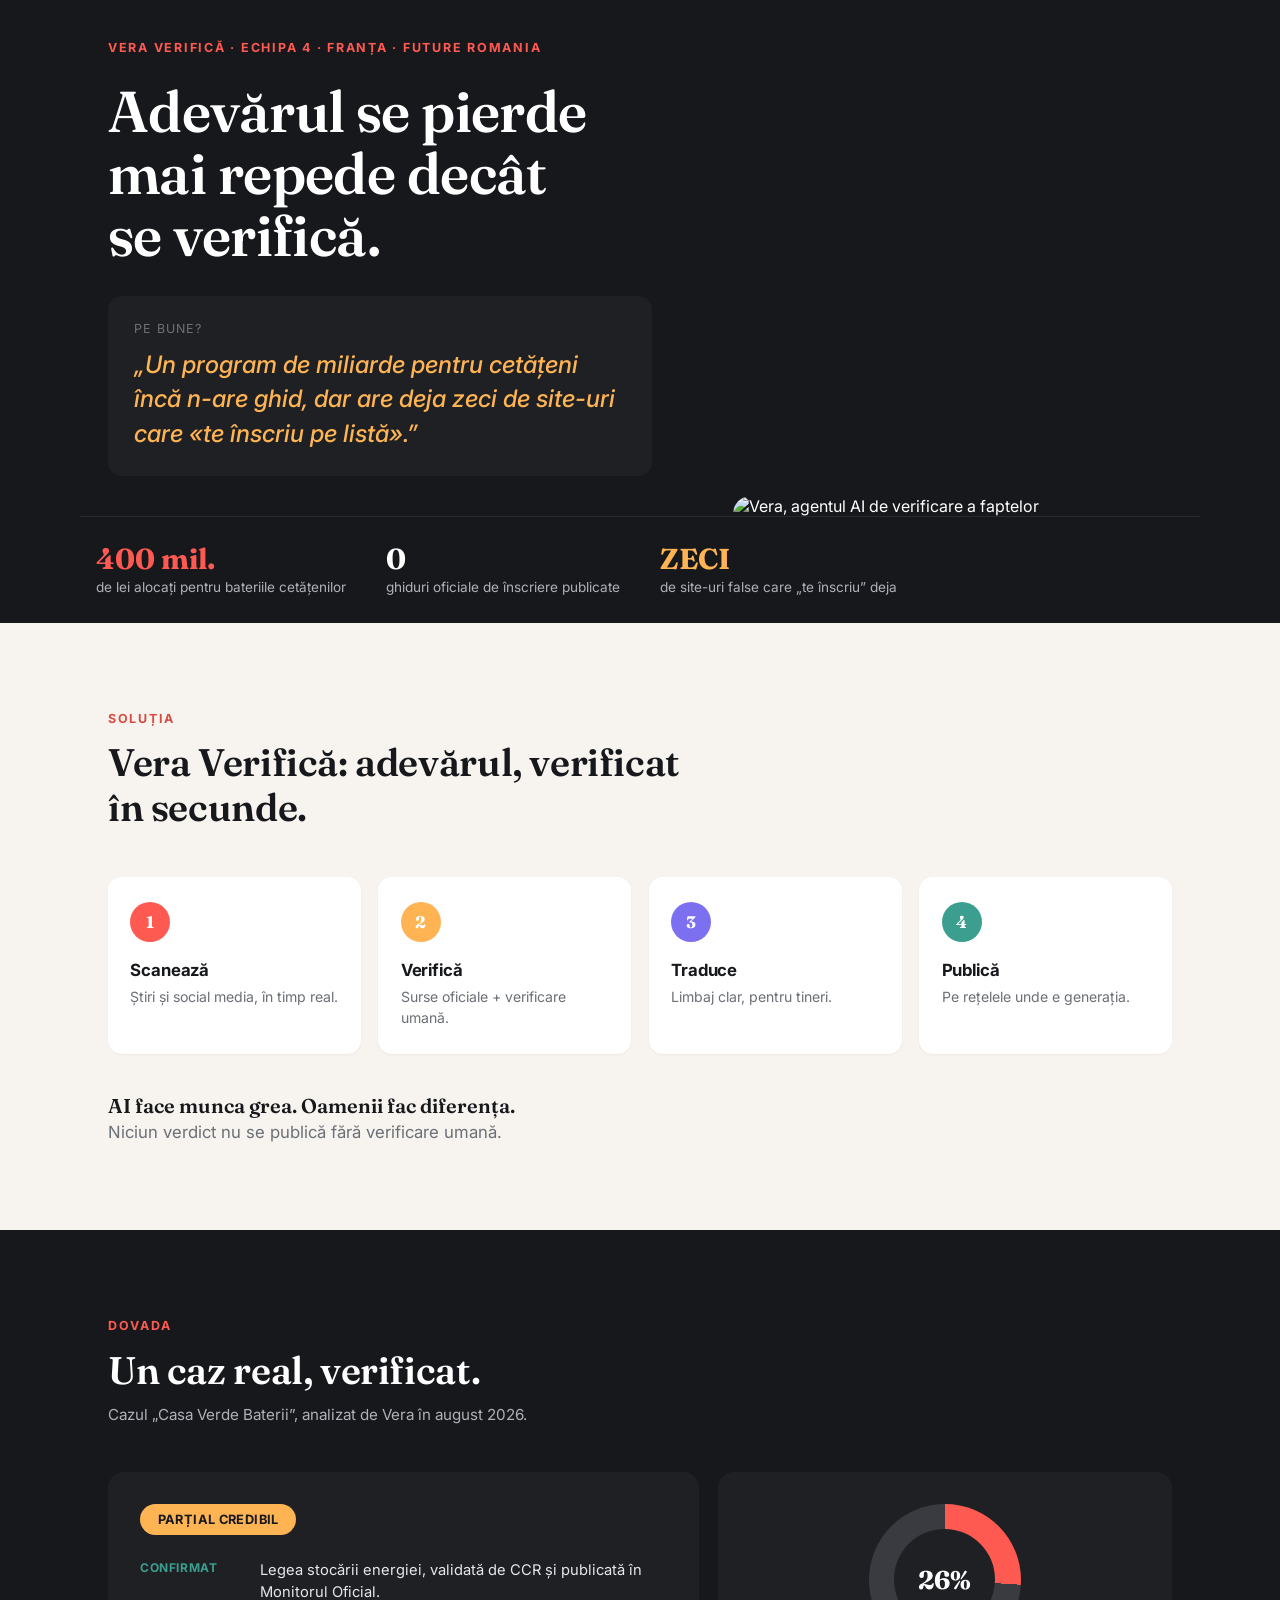
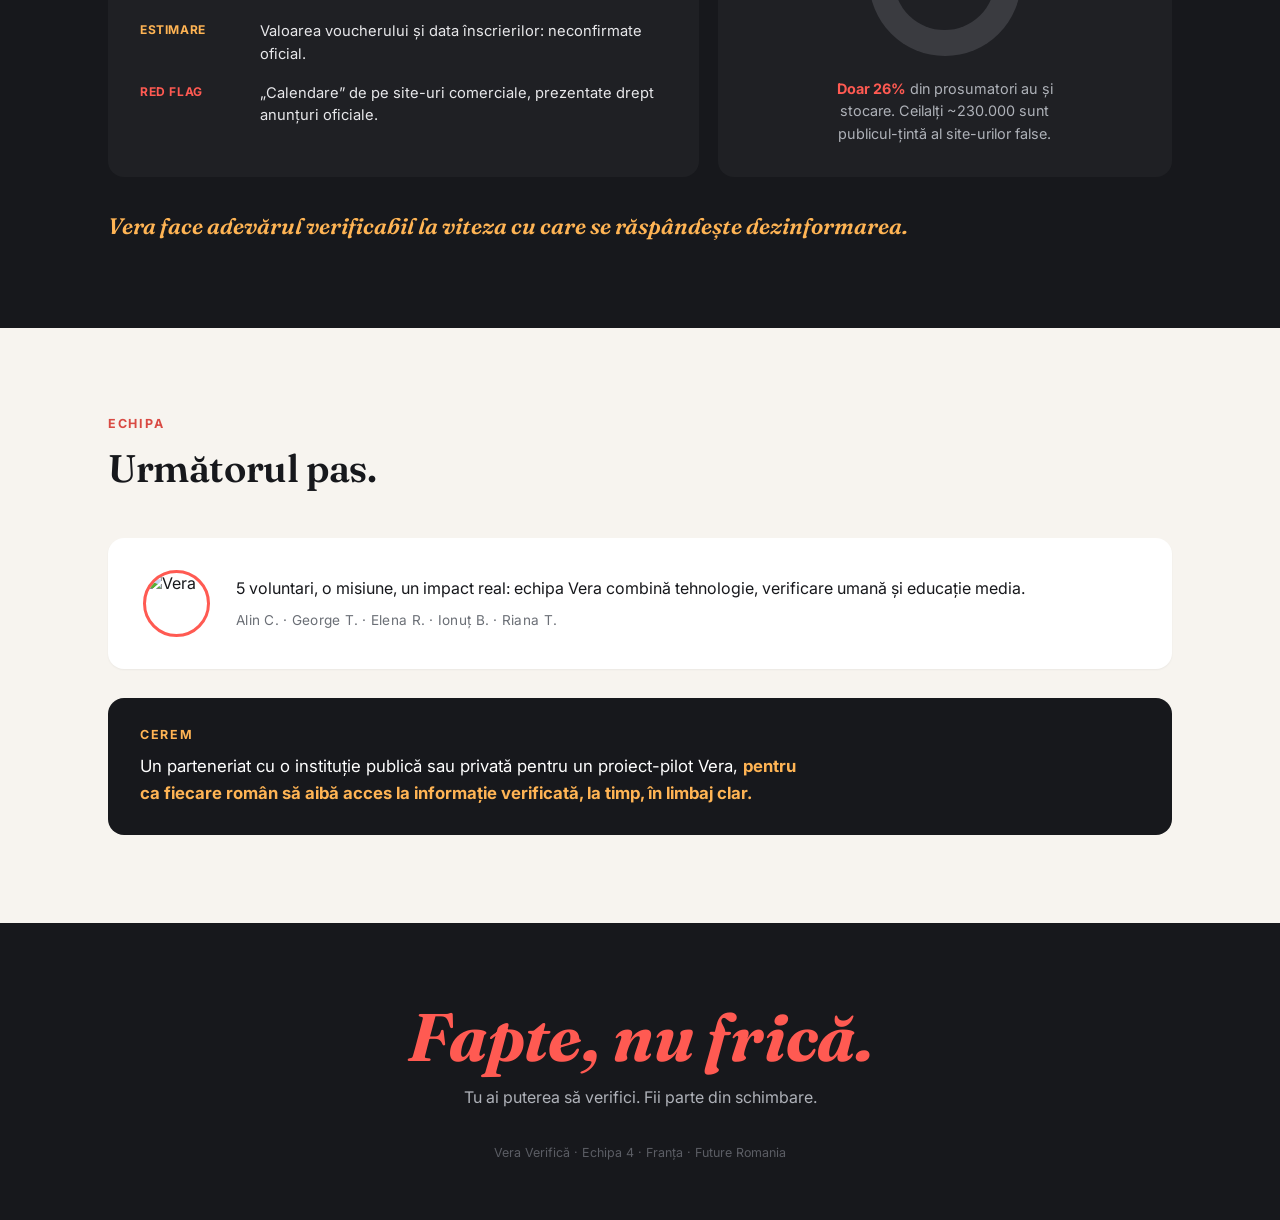
==== Vera.html @ f277bcca "Add files via upload" ====
<!DOCTYPE html>
<html lang="ro">
<head>
<meta charset="UTF-8">
<meta name="viewport" content="width=device-width, initial-scale=1.0">
<title>Vera Verifică: Fapte, nu frică.</title>
<meta name="description" content="Vera Verifică, agent AI de verificare a faptelor, creat pentru a combate dezinformarea în rândul tinerilor din România.">
<link rel="preconnect" href="https://fonts.googleapis.com">
<link rel="preconnect" href="https://fonts.gstatic.com" crossorigin>
<link href="https://fonts.googleapis.com/css2?family=Fraunces:ital,opsz,wght@0,9..144,400;0,9..144,600;0,9..144,700;1,9..144,500;1,9..144,600&family=Inter:wght@400;500;600;700;800&display=swap" rel="stylesheet">
<style>
  :root{
    --ink:#17181C;
    --ink-card:#1F2024;
    --cream:#F7F4EF;
    --cream-card:#FFFFFF;
    --coral:#FF5A52;
    --coral-deep:#D94A43;
    --amber:#FFB454;
    --violet:#7C6FF0;
    --green:#3B9E8F;
    --muted-on-ink:#AEB1B8;
    --muted-on-cream:#6B6F76;
    --white:#FFFFFF;
  }
  *{box-sizing:border-box;}
  html{scroll-behavior:smooth;}
  body{
    margin:0;
    background:var(--cream);
    color:var(--ink);
    font-family:'Inter',sans-serif;
    -webkit-font-smoothing:antialiased;
  }
  h1,h2,h3,.display{
    font-family:'Fraunces',serif;
    font-weight:600;
    letter-spacing:-0.01em;
    margin:0;
  }
  .eyebrow{
    font-family:'Inter',sans-serif;
    font-weight:700;
    font-size:0.78rem;
    letter-spacing:0.14em;
    text-transform:uppercase;
  }
  .wrap{max-width:1120px;margin:0 auto;padding:0 1.75rem;}
  a{color:inherit;}
  img{max-width:100%;display:block;}

  /* ---------- HERO ---------- */
  .hero{
    background:var(--ink);
    color:var(--white);
    padding:2.5rem 0 0 0;
    overflow:hidden;
  }
  .hero-inner{
    display:grid;
    grid-template-columns:1.15fr 0.85fr;
    align-items:end;
    gap:2rem;
  }
  .hero-eyebrow{color:var(--coral);margin-bottom:1.6rem;}
  .hero-title{
    font-size:clamp(2.4rem, 5vw, 3.6rem);
    line-height:1.08;
    margin-bottom:1.8rem;
  }
  .hero-hook{
    font-style:italic;
    font-weight:500;
    font-size:clamp(1.15rem, 2vw, 1.5rem);
    color:var(--amber);
    line-height:1.45;
    max-width:34rem;
    padding:1.5rem 1.6rem;
    background:var(--ink-card);
    border-radius:14px;
    margin-bottom:2.5rem;
  }
  .hero-hook span{opacity:0.55;font-style:normal;font-weight:400;display:block;font-size:0.78rem;letter-spacing:0.08em;text-transform:uppercase;font-family:'Inter',sans-serif;margin-bottom:0.6rem;color:var(--muted-on-ink);}
  .hero-media{
    position:relative;
    align-self:stretch;
    display:flex;
    align-items:flex-end;
  }
  .hero-media img{
    border-radius:18px 18px 0 0;
    width:100%;
    object-fit:cover;
    max-height:78vh;
    box-shadow:0 30px 60px -20px rgba(0,0,0,0.55);
  }
  .hero-bottom{
    padding:1.5rem 1rem 1.6rem;
    display:flex;
    gap:2.5rem;
    flex-wrap:wrap;
    border-top:1px solid #2A2B31;
    margin-top:0;
  }
  .stat{min-width:9rem;}
  .stat b{
    display:block;
    font-family:'Fraunces',serif;
    font-size:1.8rem;
    font-weight:700;
  }
  .stat span{font-size:0.85rem;color:var(--muted-on-ink);line-height:1.4;display:block;margin-top:0.15rem;}
  .stat.coral b{color:var(--coral);}
  .stat.amber b{color:var(--amber);}

  /* ---------- SECTION shared ---------- */
  section{padding:5.5rem 0;}
  .section-head{max-width:38rem;margin-bottom:3rem;}
  .section-head .eyebrow{color:var(--coral-deep);margin-bottom:0.9rem;}
  .section-head h2{font-size:clamp(1.8rem,3vw,2.4rem);line-height:1.15;}

  /* ---------- HOW IT WORKS ---------- */
  .steps{
    display:grid;
    grid-template-columns:repeat(4,1fr);
    gap:1.1rem;
  }
  .step{
    background:var(--cream-card);
    border-radius:14px;
    padding:1.6rem 1.4rem;
    box-shadow:0 1px 2px rgba(23,24,28,0.05);
  }
  .step-badge{
    width:2.5rem;height:2.5rem;border-radius:50%;
    display:flex;align-items:center;justify-content:center;
    color:#fff;font-weight:700;font-family:'Fraunces',serif;font-size:1.05rem;
    margin-bottom:1.1rem;
  }
  .step h3{font-size:1.05rem;font-weight:700;font-family:'Inter',sans-serif;margin-bottom:0.4rem;}
  .step p{margin:0;font-size:0.88rem;color:var(--muted-on-cream);line-height:1.5;}
  .human-line{
    margin-top:2.4rem;
    font-size:1.05rem;
    max-width:34rem;
  }
  .human-line b{font-family:'Fraunces',serif;font-size:1.25rem;font-weight:600;display:block;margin-bottom:0.3rem;}
  .human-line span{color:var(--muted-on-cream);}

  /* ---------- PROOF ---------- */
  .proof{background:var(--ink);color:var(--white);}
  .proof .section-head .eyebrow{color:var(--coral);}
  .proof-grid{
    display:grid;
    grid-template-columns:1.3fr 1fr;
    gap:1.2rem;
    align-items:stretch;
  }
  .proof-card{
    background:var(--ink-card);
    border-radius:16px;
    padding:2rem;
  }
  .verdict-pill{
    display:inline-block;
    background:var(--amber);
    color:var(--ink);
    font-weight:700;
    font-size:0.8rem;
    letter-spacing:0.03em;
    padding:0.5rem 1.1rem;
    border-radius:999px;
    margin-bottom:1.5rem;
  }
  .verdict-row{display:grid;grid-template-columns:6.5rem 1fr;gap:0.4rem 1rem;margin-bottom:1.1rem;}
  .verdict-row:last-child{margin-bottom:0;}
  .verdict-tag{font-size:0.75rem;font-weight:700;letter-spacing:0.05em;padding-top:0.1rem;}
  .tag-confirmat{color:var(--green);}
  .tag-estimare{color:var(--amber);}
  .tag-red{color:var(--coral);}
  .verdict-row p{margin:0;font-size:0.92rem;line-height:1.5;color:#E7E7EA;}

  .donut-card{display:flex;flex-direction:column;justify-content:center;align-items:center;text-align:center;}
  .donut{
    width:9.5rem;height:9.5rem;border-radius:50%;
    background:conic-gradient(var(--coral) 0% 26%, #3A3B40 26% 100%);
    display:flex;align-items:center;justify-content:center;
    margin-bottom:1.4rem;
    position:relative;
  }
  .donut::before{
    content:"";
    position:absolute;
    width:6.3rem;height:6.3rem;
    background:var(--ink-card);
    border-radius:50%;
  }
  .donut span{
    position:relative;
    font-family:'Fraunces',serif;
    font-size:1.6rem;
    font-weight:700;
  }
  .donut-card p{font-size:0.9rem;color:var(--muted-on-ink);line-height:1.55;max-width:16rem;margin:0;}
  .donut-card p b{color:var(--coral);font-weight:700;}

  .unify{
    font-family:'Fraunces',serif;
    font-style:italic;
    font-weight:600;
    color:var(--amber);
    font-size:clamp(1.1rem,2vw,1.4rem);
    margin-top:2.2rem;
  }

  /* ---------- TEAM ---------- */
  .team-card{
    background:var(--cream-card);
    border-radius:16px;
    padding:2rem 2.2rem;
    display:flex;
    align-items:center;
    gap:1.6rem;
    flex-wrap:wrap;
    box-shadow:0 1px 2px rgba(23,24,28,0.05);
  }
  .team-avatar{
    width:4.2rem;height:4.2rem;border-radius:50%;
    overflow:hidden;flex-shrink:0;
    border:3px solid var(--coral);
  }
  .team-avatar img{width:100%;height:100%;object-fit:cover;}
  .team-copy p{margin:0;font-size:1rem;line-height:1.5;}
  .team-copy .names{margin-top:0.6rem;font-size:0.85rem;color:var(--muted-on-cream);letter-spacing:0.02em;}

  .ask{
    margin-top:1.8rem;
    padding:1.8rem 2rem;
    border-radius:16px;
    background:var(--ink);
    color:var(--white);
  }
  .ask .eyebrow{color:var(--amber);margin-bottom:0.7rem;display:block;}
  .ask p{margin:0;font-size:1.05rem;line-height:1.6;max-width:42rem;}
  .ask p b{color:var(--amber);}

  /* ---------- FOOTER / CTA ---------- */
  footer{
    background:var(--ink);
    color:var(--white);
    padding:5rem 0 3rem;
    text-align:center;
  }
  .tagline{
    font-family:'Fraunces',serif;
    font-style:italic;
    font-weight:700;
    color:var(--coral);
    font-size:clamp(2.6rem,7vw,4.2rem);
    line-height:1;
    margin-bottom:1rem;
  }
  footer p.sub{color:var(--muted-on-ink);font-size:1rem;margin-bottom:2.4rem;}
  .links{
    display:flex;
    justify-content:center;
    gap:1rem;
    flex-wrap:wrap;
    margin-bottom:3rem;
  }
  .links a{
    border:1px solid #34353B;
    padding:0.65rem 1.3rem;
    border-radius:999px;
    font-size:0.88rem;
    font-weight:600;
    text-decoration:none;
    transition:border-color 0.2s ease, color 0.2s ease;
    color:var(--white);
  }
  .links a:hover{border-color:var(--coral);color:var(--coral);}
  footer .fine{font-size:0.78rem;color:#5B5D64;}

  @media (max-width:860px){
    .hero-inner{grid-template-columns:1fr;min-height:auto;}
    .hero-media{order:-1;margin:0 -1.75rem;}
    .hero-media img{border-radius:0;max-height:52vh;}
    .steps{grid-template-columns:1fr 1fr;}
    .proof-grid{grid-template-columns:1fr;}
    .hero-bottom{gap:1.6rem;}
  }
  @media (max-width:560px){
    .steps{grid-template-columns:1fr;}
    .team-card{flex-direction:column;text-align:center;}
  }
  @media (prefers-reduced-motion: reduce){
    html{scroll-behavior:auto;}
  }
</style>
</head>
<body>

<header class="hero">
  <div class="wrap hero-inner">
    <div>
      <div class="eyebrow hero-eyebrow">Vera Verifică · Echipa 4 · Franța · Future Romania</div>
      <h1 class="hero-title">Adevărul se pierde<br>mai repede decât<br>se verifică.</h1>
      <div class="hero-hook">
        <span>Pe bune?</span>
        „Un program de miliarde pentru cetățeni încă n-are ghid, dar are deja
        zeci de site-uri care «te înscriu pe listă».”
      </div>
    </div>
    <div class="hero-media">
      <img src="assets/vera-portrait.jpg" alt="Vera, agentul AI de verificare a faptelor">
    </div>
  </div>
  <div class="wrap hero-bottom">
    <div class="stat coral"><b>400 mil.</b><span>de lei alocați pentru bateriile cetățenilor</span></div>
    <div class="stat"><b>0</b><span>ghiduri oficiale de înscriere publicate</span></div>
    <div class="stat amber"><b>ZECI</b><span>de site-uri false care „te înscriu” deja</span></div>
  </div>
</header>

<section id="solutie">
  <div class="wrap">
    <div class="section-head">
      <div class="eyebrow">Soluția</div>
      <h2>Vera Verifică: adevărul, verificat în secunde.</h2>
    </div>
    <div class="steps">
      <div class="step">
        <div class="step-badge" style="background:var(--coral);">1</div>
        <h3>Scanează</h3>
        <p>Știri și social media, în timp real.</p>
      </div>
      <div class="step">
        <div class="step-badge" style="background:var(--amber);">2</div>
        <h3>Verifică</h3>
        <p>Surse oficiale + verificare umană.</p>
      </div>
      <div class="step">
        <div class="step-badge" style="background:var(--violet);">3</div>
        <h3>Traduce</h3>
        <p>Limbaj clar, pentru tineri.</p>
      </div>
      <div class="step">
        <div class="step-badge" style="background:var(--green);">4</div>
        <h3>Publică</h3>
        <p>Pe rețelele unde e generația.</p>
      </div>
    </div>
    <div class="human-line">
      <b>AI face munca grea. Oamenii fac diferența.</b>
      <span>Niciun verdict nu se publică fără verificare umană.</span>
    </div>
  </div>
</section>

<section class="proof" id="dovada">
  <div class="wrap">
    <div class="section-head">
      <div class="eyebrow">Dovada</div>
      <h2>Un caz real, verificat.</h2>
      <p style="color:var(--muted-on-ink);margin-top:0.8rem;font-size:0.95rem;">Cazul „Casa Verde Baterii”, analizat de Vera în august 2026.</p>
    </div>
    <div class="proof-grid">
      <div class="proof-card">
        <span class="verdict-pill">PARȚIAL CREDIBIL</span>
        <div class="verdict-row">
          <div class="verdict-tag tag-confirmat">CONFIRMAT</div>
          <p>Legea stocării energiei, validată de CCR și publicată în Monitorul Oficial.</p>
        </div>
        <div class="verdict-row">
          <div class="verdict-tag tag-estimare">ESTIMARE</div>
          <p>Valoarea voucherului și data înscrierilor: neconfirmate oficial.</p>
        </div>
        <div class="verdict-row">
          <div class="verdict-tag tag-red">RED FLAG</div>
          <p>„Calendare” de pe site-uri comerciale, prezentate drept anunțuri oficiale.</p>
        </div>
      </div>
      <div class="proof-card donut-card">
        <div class="donut"><span>26%</span></div>
        <p><b>Doar 26%</b> din prosumatori au și stocare. Ceilalți ~230.000 sunt publicul-țintă al site-urilor false.</p>
      </div>
    </div>
    <div class="unify">Vera face adevărul verificabil la viteza cu care se răspândește dezinformarea.</div>
  </div>
</section>

<section id="echipa">
  <div class="wrap">
    <div class="section-head">
      <div class="eyebrow">Echipa</div>
      <h2>Următorul pas.</h2>
    </div>
    <div class="team-card">
      <div class="team-avatar"><img src="assets/vera-avatar.png" alt="Vera"></div>
      <div class="team-copy">
        <p>5 voluntari, o misiune, un impact real: echipa Vera combină tehnologie, verificare umană și educație media.</p>
        <p class="names">Alin C. · George T. · Elena R. · Ionuț B. · Riana T. </p>
      </div>
    </div>
    <div class="ask">
      <span class="eyebrow">Cerem</span>
      <p>Un parteneriat cu o instituție publică sau privată pentru un proiect-pilot Vera, <b>pentru ca fiecare român să aibă acces la informație verificată, la timp, în limbaj clar.</b></p>
    </div>
  </div>
</section>

<footer>
  <div class="wrap">
    <div class="tagline">Fapte, nu frică.</div>
    <p class="sub">Tu ai puterea să verifici. Fii parte din schimbare.</p>
    <!-- <div class="links">
      <a href="#" aria-label="Instagram">Instagram</a>
      <a href="#" aria-label="TikTok">TikTok</a>
      <a href="#" aria-label="LinkedIn">LinkedIn</a>
      <a href="#" aria-label="Contact">Contact</a>
    </div>-->
    <p class="fine">Vera Verifică · Echipa 4 · Franța · Future Romania</p>
  </div>
</footer>

</body>
</html>
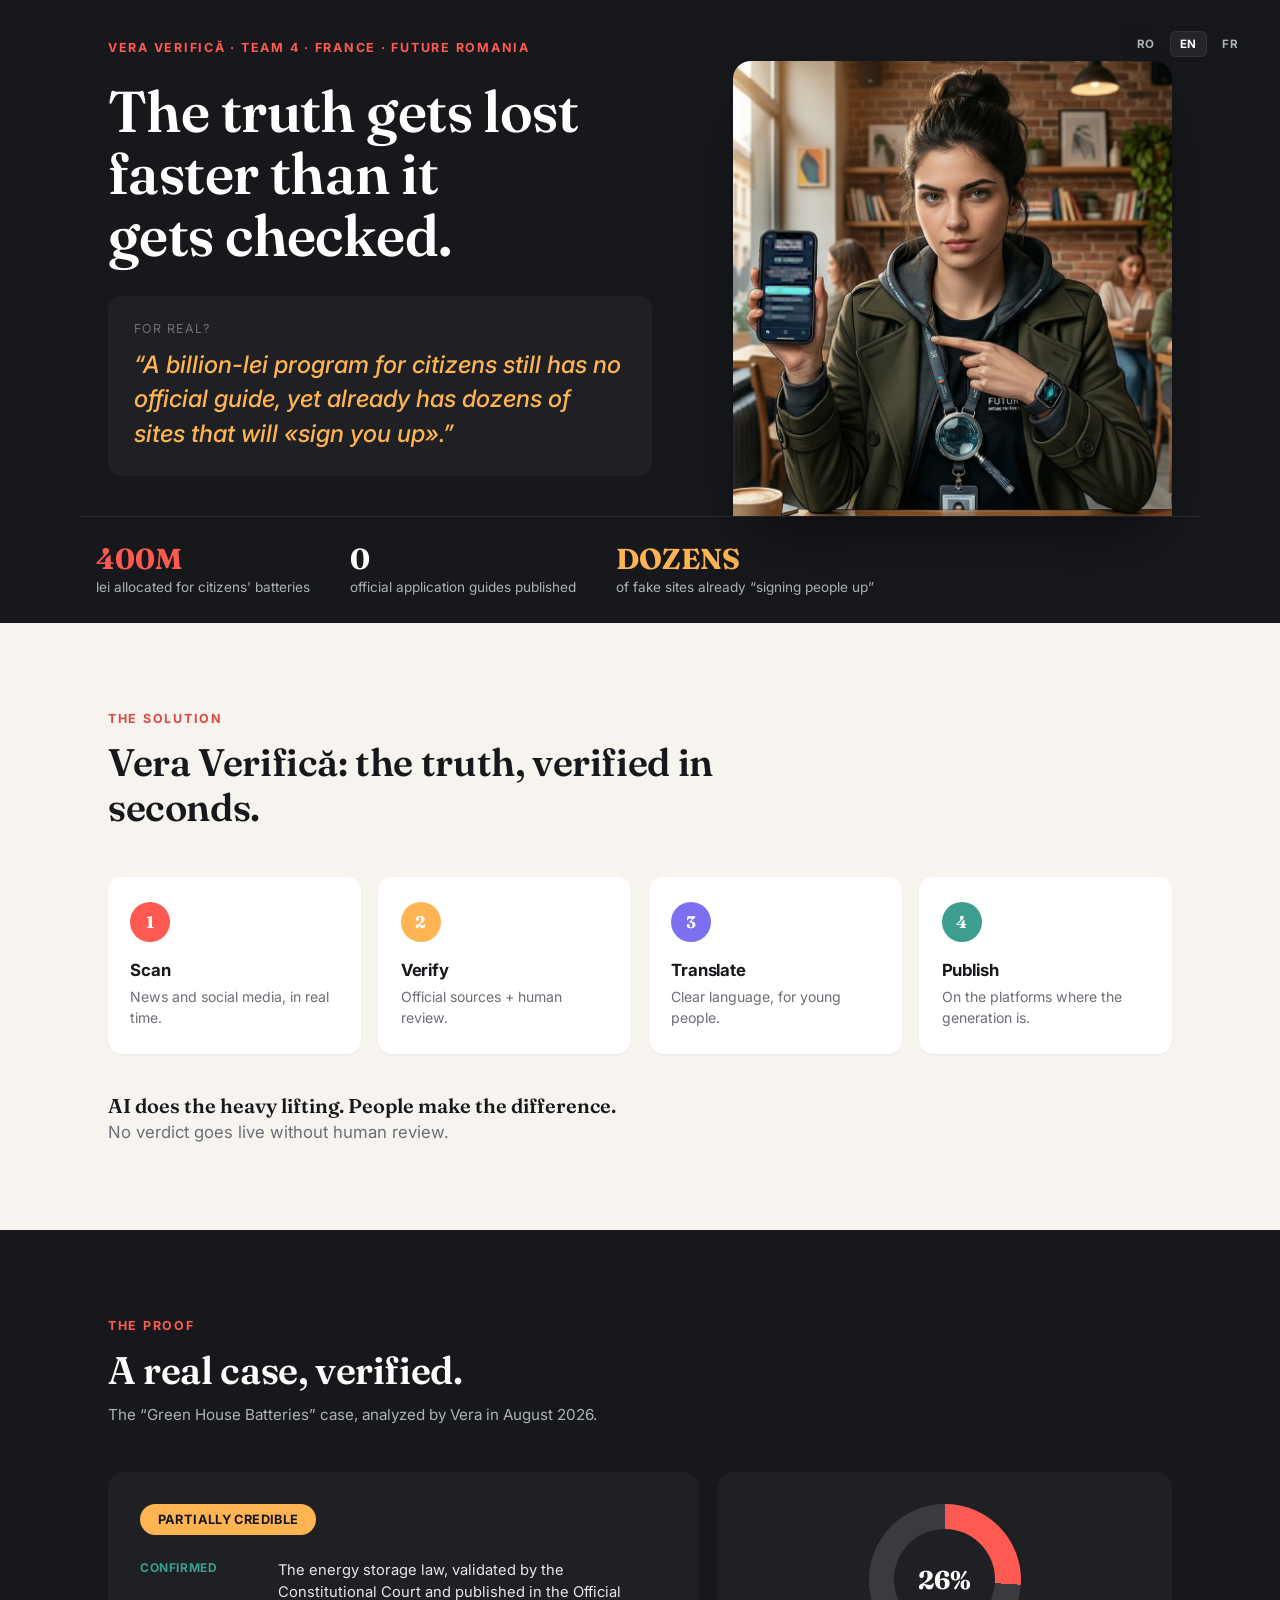
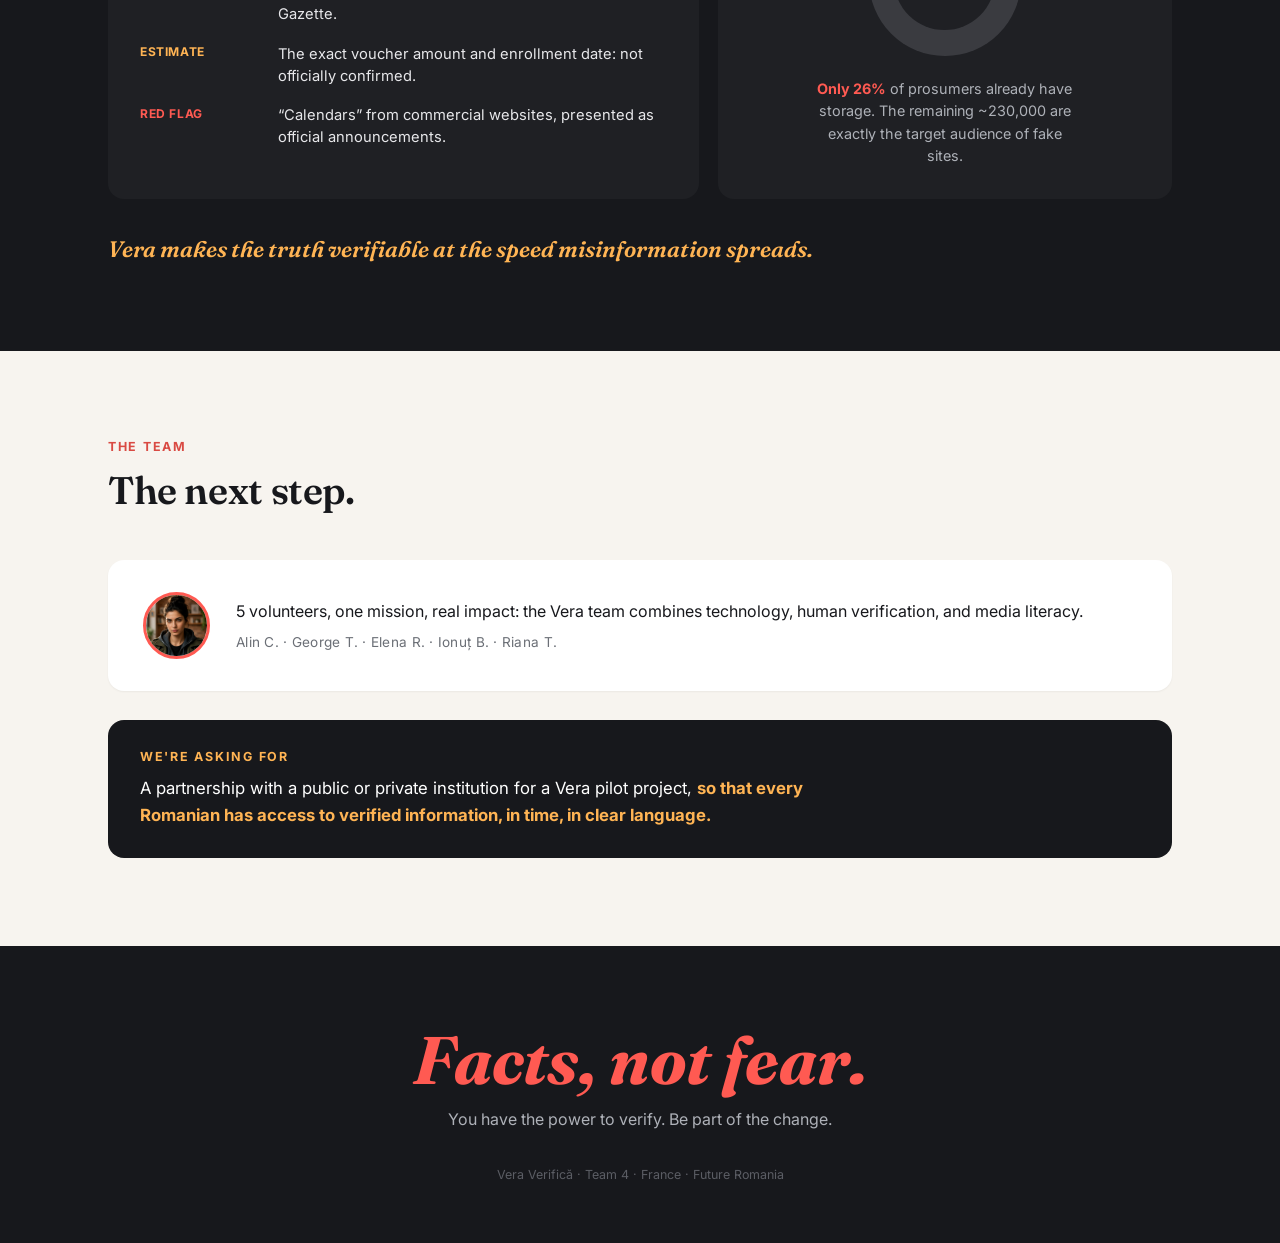
==== commit ba3704f8: "Add files via upload" ====
--- a/Vera.html
+++ b/Vera.html
@@ -8,420 +8,411 @@
 <link rel="preconnect" href="https://fonts.googleapis.com">
 <link rel="preconnect" href="https://fonts.gstatic.com" crossorigin>
 <link href="https://fonts.googleapis.com/css2?family=Fraunces:ital,opsz,wght@0,9..144,400;0,9..144,600;0,9..144,700;1,9..144,500;1,9..144,600&family=Inter:wght@400;500;600;700;800&display=swap" rel="stylesheet">
-<style>
-  :root{
-    --ink:#17181C;
-    --ink-card:#1F2024;
-    --cream:#F7F4EF;
-    --cream-card:#FFFFFF;
-    --coral:#FF5A52;
-    --coral-deep:#D94A43;
-    --amber:#FFB454;
-    --violet:#7C6FF0;
-    --green:#3B9E8F;
-    --muted-on-ink:#AEB1B8;
-    --muted-on-cream:#6B6F76;
-    --white:#FFFFFF;
-  }
-  *{box-sizing:border-box;}
-  html{scroll-behavior:smooth;}
-  body{
-    margin:0;
-    background:var(--cream);
-    color:var(--ink);
-    font-family:'Inter',sans-serif;
-    -webkit-font-smoothing:antialiased;
-  }
-  h1,h2,h3,.display{
-    font-family:'Fraunces',serif;
-    font-weight:600;
-    letter-spacing:-0.01em;
-    margin:0;
-  }
-  .eyebrow{
-    font-family:'Inter',sans-serif;
-    font-weight:700;
-    font-size:0.78rem;
-    letter-spacing:0.14em;
-    text-transform:uppercase;
-  }
-  .wrap{max-width:1120px;margin:0 auto;padding:0 1.75rem;}
-  a{color:inherit;}
-  img{max-width:100%;display:block;}
-
-  /* ---------- HERO ---------- */
-  .hero{
-    background:var(--ink);
-    color:var(--white);
-    padding:2.5rem 0 0 0;
-    overflow:hidden;
-  }
-  .hero-inner{
-    display:grid;
-    grid-template-columns:1.15fr 0.85fr;
-    align-items:end;
-    gap:2rem;
-  }
-  .hero-eyebrow{color:var(--coral);margin-bottom:1.6rem;}
-  .hero-title{
-    font-size:clamp(2.4rem, 5vw, 3.6rem);
-    line-height:1.08;
-    margin-bottom:1.8rem;
-  }
-  .hero-hook{
-    font-style:italic;
-    font-weight:500;
-    font-size:clamp(1.15rem, 2vw, 1.5rem);
-    color:var(--amber);
-    line-height:1.45;
-    max-width:34rem;
-    padding:1.5rem 1.6rem;
-    background:var(--ink-card);
-    border-radius:14px;
-    margin-bottom:2.5rem;
-  }
-  .hero-hook span{opacity:0.55;font-style:normal;font-weight:400;display:block;font-size:0.78rem;letter-spacing:0.08em;text-transform:uppercase;font-family:'Inter',sans-serif;margin-bottom:0.6rem;color:var(--muted-on-ink);}
-  .hero-media{
-    position:relative;
-    align-self:stretch;
-    display:flex;
-    align-items:flex-end;
-  }
-  .hero-media img{
-    border-radius:18px 18px 0 0;
-    width:100%;
-    object-fit:cover;
-    max-height:78vh;
-    box-shadow:0 30px 60px -20px rgba(0,0,0,0.55);
-  }
-  .hero-bottom{
-    padding:1.5rem 1rem 1.6rem;
-    display:flex;
-    gap:2.5rem;
-    flex-wrap:wrap;
-    border-top:1px solid #2A2B31;
-    margin-top:0;
-  }
-  .stat{min-width:9rem;}
-  .stat b{
-    display:block;
-    font-family:'Fraunces',serif;
-    font-size:1.8rem;
-    font-weight:700;
-  }
-  .stat span{font-size:0.85rem;color:var(--muted-on-ink);line-height:1.4;display:block;margin-top:0.15rem;}
-  .stat.coral b{color:var(--coral);}
-  .stat.amber b{color:var(--amber);}
-
-  /* ---------- SECTION shared ---------- */
-  section{padding:5.5rem 0;}
-  .section-head{max-width:38rem;margin-bottom:3rem;}
-  .section-head .eyebrow{color:var(--coral-deep);margin-bottom:0.9rem;}
-  .section-head h2{font-size:clamp(1.8rem,3vw,2.4rem);line-height:1.15;}
-
-  /* ---------- HOW IT WORKS ---------- */
-  .steps{
-    display:grid;
-    grid-template-columns:repeat(4,1fr);
-    gap:1.1rem;
-  }
-  .step{
-    background:var(--cream-card);
-    border-radius:14px;
-    padding:1.6rem 1.4rem;
-    box-shadow:0 1px 2px rgba(23,24,28,0.05);
-  }
-  .step-badge{
-    width:2.5rem;height:2.5rem;border-radius:50%;
-    display:flex;align-items:center;justify-content:center;
-    color:#fff;font-weight:700;font-family:'Fraunces',serif;font-size:1.05rem;
-    margin-bottom:1.1rem;
-  }
-  .step h3{font-size:1.05rem;font-weight:700;font-family:'Inter',sans-serif;margin-bottom:0.4rem;}
-  .step p{margin:0;font-size:0.88rem;color:var(--muted-on-cream);line-height:1.5;}
-  .human-line{
-    margin-top:2.4rem;
-    font-size:1.05rem;
-    max-width:34rem;
-  }
-  .human-line b{font-family:'Fraunces',serif;font-size:1.25rem;font-weight:600;display:block;margin-bottom:0.3rem;}
-  .human-line span{color:var(--muted-on-cream);}
-
-  /* ---------- PROOF ---------- */
-  .proof{background:var(--ink);color:var(--white);}
-  .proof .section-head .eyebrow{color:var(--coral);}
-  .proof-grid{
-    display:grid;
-    grid-template-columns:1.3fr 1fr;
-    gap:1.2rem;
-    align-items:stretch;
-  }
-  .proof-card{
-    background:var(--ink-card);
-    border-radius:16px;
-    padding:2rem;
-  }
-  .verdict-pill{
-    display:inline-block;
-    background:var(--amber);
-    color:var(--ink);
-    font-weight:700;
-    font-size:0.8rem;
-    letter-spacing:0.03em;
-    padding:0.5rem 1.1rem;
-    border-radius:999px;
-    margin-bottom:1.5rem;
-  }
-  .verdict-row{display:grid;grid-template-columns:6.5rem 1fr;gap:0.4rem 1rem;margin-bottom:1.1rem;}
-  .verdict-row:last-child{margin-bottom:0;}
-  .verdict-tag{font-size:0.75rem;font-weight:700;letter-spacing:0.05em;padding-top:0.1rem;}
-  .tag-confirmat{color:var(--green);}
-  .tag-estimare{color:var(--amber);}
-  .tag-red{color:var(--coral);}
-  .verdict-row p{margin:0;font-size:0.92rem;line-height:1.5;color:#E7E7EA;}
-
-  .donut-card{display:flex;flex-direction:column;justify-content:center;align-items:center;text-align:center;}
-  .donut{
-    width:9.5rem;height:9.5rem;border-radius:50%;
-    background:conic-gradient(var(--coral) 0% 26%, #3A3B40 26% 100%);
-    display:flex;align-items:center;justify-content:center;
-    margin-bottom:1.4rem;
-    position:relative;
-  }
-  .donut::before{
-    content:"";
-    position:absolute;
-    width:6.3rem;height:6.3rem;
-    background:var(--ink-card);
-    border-radius:50%;
-  }
-  .donut span{
-    position:relative;
-    font-family:'Fraunces',serif;
-    font-size:1.6rem;
-    font-weight:700;
-  }
-  .donut-card p{font-size:0.9rem;color:var(--muted-on-ink);line-height:1.55;max-width:16rem;margin:0;}
-  .donut-card p b{color:var(--coral);font-weight:700;}
-
-  .unify{
-    font-family:'Fraunces',serif;
-    font-style:italic;
-    font-weight:600;
-    color:var(--amber);
-    font-size:clamp(1.1rem,2vw,1.4rem);
-    margin-top:2.2rem;
-  }
-
-  /* ---------- TEAM ---------- */
-  .team-card{
-    background:var(--cream-card);
-    border-radius:16px;
-    padding:2rem 2.2rem;
-    display:flex;
-    align-items:center;
-    gap:1.6rem;
-    flex-wrap:wrap;
-    box-shadow:0 1px 2px rgba(23,24,28,0.05);
-  }
-  .team-avatar{
-    width:4.2rem;height:4.2rem;border-radius:50%;
-    overflow:hidden;flex-shrink:0;
-    border:3px solid var(--coral);
-  }
-  .team-avatar img{width:100%;height:100%;object-fit:cover;}
-  .team-copy p{margin:0;font-size:1rem;line-height:1.5;}
-  .team-copy .names{margin-top:0.6rem;font-size:0.85rem;color:var(--muted-on-cream);letter-spacing:0.02em;}
-
-  .ask{
-    margin-top:1.8rem;
-    padding:1.8rem 2rem;
-    border-radius:16px;
-    background:var(--ink);
-    color:var(--white);
-  }
-  .ask .eyebrow{color:var(--amber);margin-bottom:0.7rem;display:block;}
-  .ask p{margin:0;font-size:1.05rem;line-height:1.6;max-width:42rem;}
-  .ask p b{color:var(--amber);}
-
-  /* ---------- FOOTER / CTA ---------- */
-  footer{
-    background:var(--ink);
-    color:var(--white);
-    padding:5rem 0 3rem;
-    text-align:center;
-  }
-  .tagline{
-    font-family:'Fraunces',serif;
-    font-style:italic;
-    font-weight:700;
-    color:var(--coral);
-    font-size:clamp(2.6rem,7vw,4.2rem);
-    line-height:1;
-    margin-bottom:1rem;
-  }
-  footer p.sub{color:var(--muted-on-ink);font-size:1rem;margin-bottom:2.4rem;}
-  .links{
-    display:flex;
-    justify-content:center;
-    gap:1rem;
-    flex-wrap:wrap;
-    margin-bottom:3rem;
-  }
-  .links a{
-    border:1px solid #34353B;
-    padding:0.65rem 1.3rem;
-    border-radius:999px;
-    font-size:0.88rem;
-    font-weight:600;
-    text-decoration:none;
-    transition:border-color 0.2s ease, color 0.2s ease;
-    color:var(--white);
-  }
-  .links a:hover{border-color:var(--coral);color:var(--coral);}
-  footer .fine{font-size:0.78rem;color:#5B5D64;}
-
-  @media (max-width:860px){
-    .hero-inner{grid-template-columns:1fr;min-height:auto;}
-    .hero-media{order:-1;margin:0 -1.75rem;}
-    .hero-media img{border-radius:0;max-height:52vh;}
-    .steps{grid-template-columns:1fr 1fr;}
-    .proof-grid{grid-template-columns:1fr;}
-    .hero-bottom{gap:1.6rem;}
-  }
-  @media (max-width:560px){
-    .steps{grid-template-columns:1fr;}
-    .team-card{flex-direction:column;text-align:center;}
-  }
-  @media (prefers-reduced-motion: reduce){
-    html{scroll-behavior:auto;}
-  }
-</style>
+<link rel="stylesheet" href="assets/style.css">
 </head>
 <body>
 
-<header class="hero">
-  <div class="wrap hero-inner">
-    <div>
-      <div class="eyebrow hero-eyebrow">Vera Verifică · Echipa 4 · Franța · Future Romania</div>
-      <h1 class="hero-title">Adevărul se pierde<br>mai repede decât<br>se verifică.</h1>
-      <div class="hero-hook">
-        <span>Pe bune?</span>
-        „Un program de miliarde pentru cetățeni încă n-are ghid, dar are deja
-        zeci de site-uri care «te înscriu pe listă».”
-      </div>
-    </div>
-    <div class="hero-media">
-      <img src="assets/vera-portrait.jpg" alt="Vera, agentul AI de verificare a faptelor">
-    </div>
-  </div>
-  <div class="wrap hero-bottom">
-    <div class="stat coral"><b>400 mil.</b><span>de lei alocați pentru bateriile cetățenilor</span></div>
-    <div class="stat"><b>0</b><span>ghiduri oficiale de înscriere publicate</span></div>
-    <div class="stat amber"><b>ZECI</b><span>de site-uri false care „te înscriu” deja</span></div>
-  </div>
-</header>
-
-<section id="solutie">
-  <div class="wrap">
-    <div class="section-head">
-      <div class="eyebrow">Soluția</div>
-      <h2>Vera Verifică: adevărul, verificat în secunde.</h2>
-    </div>
-    <div class="steps">
-      <div class="step">
-        <div class="step-badge" style="background:var(--coral);">1</div>
-        <h3>Scanează</h3>
-        <p>Știri și social media, în timp real.</p>
-      </div>
-      <div class="step">
-        <div class="step-badge" style="background:var(--amber);">2</div>
-        <h3>Verifică</h3>
-        <p>Surse oficiale + verificare umană.</p>
-      </div>
-      <div class="step">
-        <div class="step-badge" style="background:var(--violet);">3</div>
-        <h3>Traduce</h3>
-        <p>Limbaj clar, pentru tineri.</p>
-      </div>
-      <div class="step">
-        <div class="step-badge" style="background:var(--green);">4</div>
-        <h3>Publică</h3>
-        <p>Pe rețelele unde e generația.</p>
-      </div>
-    </div>
-    <div class="human-line">
-      <b>AI face munca grea. Oamenii fac diferența.</b>
-      <span>Niciun verdict nu se publică fără verificare umană.</span>
-    </div>
-  </div>
-</section>
-
-<section class="proof" id="dovada">
-  <div class="wrap">
-    <div class="section-head">
-      <div class="eyebrow">Dovada</div>
-      <h2>Un caz real, verificat.</h2>
-      <p style="color:var(--muted-on-ink);margin-top:0.8rem;font-size:0.95rem;">Cazul „Casa Verde Baterii”, analizat de Vera în august 2026.</p>
-    </div>
-    <div class="proof-grid">
-      <div class="proof-card">
-        <span class="verdict-pill">PARȚIAL CREDIBIL</span>
-        <div class="verdict-row">
-          <div class="verdict-tag tag-confirmat">CONFIRMAT</div>
-          <p>Legea stocării energiei, validată de CCR și publicată în Monitorul Oficial.</p>
-        </div>
-        <div class="verdict-row">
-          <div class="verdict-tag tag-estimare">ESTIMARE</div>
-          <p>Valoarea voucherului și data înscrierilor: neconfirmate oficial.</p>
-        </div>
-        <div class="verdict-row">
-          <div class="verdict-tag tag-red">RED FLAG</div>
-          <p>„Calendare” de pe site-uri comerciale, prezentate drept anunțuri oficiale.</p>
-        </div>
-      </div>
-      <div class="proof-card donut-card">
-        <div class="donut"><span>26%</span></div>
-        <p><b>Doar 26%</b> din prosumatori au și stocare. Ceilalți ~230.000 sunt publicul-țintă al site-urilor false.</p>
-      </div>
-    </div>
-    <div class="unify">Vera face adevărul verificabil la viteza cu care se răspândește dezinformarea.</div>
-  </div>
-</section>
-
-<section id="echipa">
-  <div class="wrap">
-    <div class="section-head">
-      <div class="eyebrow">Echipa</div>
-      <h2>Următorul pas.</h2>
-    </div>
-    <div class="team-card">
-      <div class="team-avatar"><img src="assets/vera-avatar.png" alt="Vera"></div>
-      <div class="team-copy">
-        <p>5 voluntari, o misiune, un impact real: echipa Vera combină tehnologie, verificare umană și educație media.</p>
-        <p class="names">Alin C. · George T. · Elena R. · Ionuț B. · Riana T. </p>
-      </div>
-    </div>
-    <div class="ask">
-      <span class="eyebrow">Cerem</span>
-      <p>Un parteneriat cu o instituție publică sau privată pentru un proiect-pilot Vera, <b>pentru ca fiecare român să aibă acces la informație verificată, la timp, în limbaj clar.</b></p>
-    </div>
-  </div>
-</section>
-
-<footer>
-  <div class="wrap">
-    <div class="tagline">Fapte, nu frică.</div>
-    <p class="sub">Tu ai puterea să verifici. Fii parte din schimbare.</p>
-    <!-- <div class="links">
-      <a href="#" aria-label="Instagram">Instagram</a>
-      <a href="#" aria-label="TikTok">TikTok</a>
-      <a href="#" aria-label="LinkedIn">LinkedIn</a>
-      <a href="#" aria-label="Contact">Contact</a>
-    </div>-->
-    <p class="fine">Vera Verifică · Echipa 4 · Franța · Future Romania</p>
-  </div>
-</footer>
-
+<nav class="lang-switch">
+  <button data-lang-btn="ro" class="active">RO</button>
+  <button data-lang-btn="en">EN</button>
+  <button data-lang-btn="fr">FR</button>
+</nav>
+
+<div class="lang-page active" data-lang="ro" lang="ro">
+  <header class="hero">
+    <div class="wrap hero-inner">
+      <div>
+        <div class="eyebrow hero-eyebrow">Vera Verifică · Echipa 4 · Franța · Future Romania</div>
+        <h1 class="hero-title">Adevărul se pierde<br>mai repede decât<br>se verifică.</h1>
+        <div class="hero-hook">
+          <span>Pe bune?</span>
+          „Un program de miliarde pentru cetățeni încă n-are ghid, dar are deja zeci de site-uri care «te înscriu pe listă».”
+        </div>
+      </div>
+      <div class="hero-media">
+        <img src="assets/vera-portrait.jpg" alt="Vera, agentul AI de verificare a faptelor">
+      </div>
+    </div>
+    <div class="wrap hero-bottom">
+      <div class="stat coral"><b>400 mil.</b><span>de lei alocați pentru bateriile cetățenilor</span></div>
+      <div class="stat"><b>0</b><span>ghiduri oficiale de înscriere publicate</span></div>
+      <div class="stat amber"><b>ZECI</b><span>de site-uri false care „te înscriu” deja</span></div>
+    </div>
+  </header>
+
+  <section id="solutie-ro">
+    <div class="wrap">
+      <div class="section-head">
+        <div class="eyebrow">Soluția</div>
+        <h2>Vera Verifică: adevărul, verificat în secunde.</h2>
+      </div>
+      <div class="steps">
+        <div class="step">
+          <div class="step-badge" style="background:var(--coral);">1</div>
+          <h3>Scanează</h3>
+          <p>Știri și social media, în timp real.</p>
+        </div>
+        <div class="step">
+          <div class="step-badge" style="background:var(--amber);">2</div>
+          <h3>Verifică</h3>
+          <p>Surse oficiale + verificare umană.</p>
+        </div>
+        <div class="step">
+          <div class="step-badge" style="background:var(--violet);">3</div>
+          <h3>Traduce</h3>
+          <p>Limbaj clar, pentru tineri.</p>
+        </div>
+        <div class="step">
+          <div class="step-badge" style="background:var(--green);">4</div>
+          <h3>Publică</h3>
+          <p>Pe rețelele unde e generația.</p>
+        </div>
+      </div>
+      <div class="human-line">
+        <b>AI face munca grea. Oamenii fac diferența.</b>
+        <span>Niciun verdict nu se publică fără verificare umană.</span>
+      </div>
+    </div>
+  </section>
+
+  <section class="proof" id="dovada-ro">
+    <div class="wrap">
+      <div class="section-head">
+        <div class="eyebrow">Dovada</div>
+        <h2>Un caz real, verificat.</h2>
+        <p style="color:var(--muted-on-ink);margin-top:0.8rem;font-size:0.95rem;">Cazul „Casa Verde Baterii”, analizat de Vera în august 2026.</p>
+      </div>
+      <div class="proof-grid">
+        <div class="proof-card">
+          <span class="verdict-pill">PARȚIAL CREDIBIL</span>
+          <div class="verdict-row">
+            <div class="verdict-tag tag-confirmat">CONFIRMAT</div>
+            <p>Legea stocării energiei, validată de CCR și publicată în Monitorul Oficial.</p>
+          </div>
+          <div class="verdict-row">
+            <div class="verdict-tag tag-estimare">ESTIMARE</div>
+            <p>Valoarea voucherului și data înscrierilor: neconfirmate oficial.</p>
+          </div>
+          <div class="verdict-row">
+            <div class="verdict-tag tag-red">RED FLAG</div>
+            <p>„Calendare” de pe site-uri comerciale, prezentate drept anunțuri oficiale.</p>
+          </div>
+        </div>
+        <div class="proof-card donut-card">
+          <div class="donut"><span>26%</span></div>
+          <p><b>Doar 26%</b> din prosumatori au și stocare. Ceilalți ~230.000 sunt publicul-țintă al site-urilor false.</p>
+        </div>
+      </div>
+      <div class="unify">Vera face adevărul verificabil la viteza cu care se răspândește dezinformarea.</div>
+    </div>
+  </section>
+
+  <section id="echipa-ro">
+    <div class="wrap">
+      <div class="section-head">
+        <div class="eyebrow">Echipa</div>
+        <h2>Următorul pas.</h2>
+      </div>
+      <div class="team-card">
+        <div class="team-avatar"><img src="assets/vera-avatar.png" alt="Vera"></div>
+        <div class="team-copy">
+          <p>5 voluntari, o misiune, un impact real: echipa Vera combină tehnologie, verificare umană și educație media.</p>
+          <p class="names">Alin C. · George T. · Elena R. · Ionuț B. · Riana T.</p>
+        </div>
+      </div>
+      <div class="ask">
+        <span class="eyebrow">Cerem</span>
+        <p>Un parteneriat cu o instituție publică sau privată pentru un proiect-pilot Vera, <b>pentru ca fiecare român să aibă acces la informație verificată, la timp, în limbaj clar.</b></p>
+      </div>
+    </div>
+  </section>
+
+  <footer>
+    <div class="wrap">
+      <div class="tagline">Fapte, nu frică.</div>
+      <p class="sub">Tu ai puterea să verifici. Fii parte din schimbare.</p>
+      <!-- <div class="links">
+        <a href="#" aria-label="Instagram">Instagram</a>
+        <a href="#" aria-label="TikTok">TikTok</a>
+        <a href="#" aria-label="LinkedIn">LinkedIn</a>
+        <a href="#" aria-label="Contact">Contact</a>
+      </div>-->
+      <p class="fine">Vera Verifică · Echipa 4 · Franța · Future Romania</p>
+    </div>
+  </footer>
+</div>
+
+<div class="lang-page" data-lang="en" lang="en">
+  <header class="hero">
+    <div class="wrap hero-inner">
+      <div>
+        <div class="eyebrow hero-eyebrow">Vera Verifică · Team 4 · France · Future Romania</div>
+        <h1 class="hero-title">The truth gets lost<br>faster than it<br>gets checked.</h1>
+        <div class="hero-hook">
+          <span>For real?</span>
+          “A billion-lei program for citizens still has no official guide, yet already has dozens of sites that will «sign you up».”
+        </div>
+      </div>
+      <div class="hero-media">
+        <img src="assets/vera-portrait.jpg" alt="Vera, the AI fact-checking agent">
+      </div>
+    </div>
+    <div class="wrap hero-bottom">
+      <div class="stat coral"><b>400M</b><span>lei allocated for citizens' batteries</span></div>
+      <div class="stat"><b>0</b><span>official application guides published</span></div>
+      <div class="stat amber"><b>DOZENS</b><span>of fake sites already “signing people up”</span></div>
+    </div>
+  </header>
+
+  <section id="solutie-en">
+    <div class="wrap">
+      <div class="section-head">
+        <div class="eyebrow">The solution</div>
+        <h2>Vera Verifică: the truth, verified in seconds.</h2>
+      </div>
+      <div class="steps">
+        <div class="step">
+          <div class="step-badge" style="background:var(--coral);">1</div>
+          <h3>Scan</h3>
+          <p>News and social media, in real time.</p>
+        </div>
+        <div class="step">
+          <div class="step-badge" style="background:var(--amber);">2</div>
+          <h3>Verify</h3>
+          <p>Official sources + human review.</p>
+        </div>
+        <div class="step">
+          <div class="step-badge" style="background:var(--violet);">3</div>
+          <h3>Translate</h3>
+          <p>Clear language, for young people.</p>
+        </div>
+        <div class="step">
+          <div class="step-badge" style="background:var(--green);">4</div>
+          <h3>Publish</h3>
+          <p>On the platforms where the generation is.</p>
+        </div>
+      </div>
+      <div class="human-line">
+        <b>AI does the heavy lifting. People make the difference.</b>
+        <span>No verdict goes live without human review.</span>
+      </div>
+    </div>
+  </section>
+
+  <section class="proof" id="dovada-en">
+    <div class="wrap">
+      <div class="section-head">
+        <div class="eyebrow">The proof</div>
+        <h2>A real case, verified.</h2>
+        <p style="color:var(--muted-on-ink);margin-top:0.8rem;font-size:0.95rem;">The “Green House Batteries” case, analyzed by Vera in August 2026.</p>
+      </div>
+      <div class="proof-grid">
+        <div class="proof-card">
+          <span class="verdict-pill">PARTIALLY CREDIBLE</span>
+          <div class="verdict-row">
+            <div class="verdict-tag tag-confirmat">CONFIRMED</div>
+            <p>The energy storage law, validated by the Constitutional Court and published in the Official Gazette.</p>
+          </div>
+          <div class="verdict-row">
+            <div class="verdict-tag tag-estimare">ESTIMATE</div>
+            <p>The exact voucher amount and enrollment date: not officially confirmed.</p>
+          </div>
+          <div class="verdict-row">
+            <div class="verdict-tag tag-red">RED FLAG</div>
+            <p>“Calendars” from commercial websites, presented as official announcements.</p>
+          </div>
+        </div>
+        <div class="proof-card donut-card">
+          <div class="donut"><span>26%</span></div>
+          <p><b>Only 26%</b> of prosumers already have storage. The remaining ~230,000 are exactly the target audience of fake sites.</p>
+        </div>
+      </div>
+      <div class="unify">Vera makes the truth verifiable at the speed misinformation spreads.</div>
+    </div>
+  </section>
+
+  <section id="echipa-en">
+    <div class="wrap">
+      <div class="section-head">
+        <div class="eyebrow">The team</div>
+        <h2>The next step.</h2>
+      </div>
+      <div class="team-card">
+        <div class="team-avatar"><img src="assets/vera-avatar.png" alt="Vera"></div>
+        <div class="team-copy">
+          <p>5 volunteers, one mission, real impact: the Vera team combines technology, human verification, and media literacy.</p>
+          <p class="names">Alin C. · George T. · Elena R. · Ionuț B. · Riana T.</p>
+        </div>
+      </div>
+      <div class="ask">
+        <span class="eyebrow">We're asking for</span>
+        <p>A partnership with a public or private institution for a Vera pilot project, <b>so that every Romanian has access to verified information, in time, in clear language.</b></p>
+      </div>
+    </div>
+  </section>
+
+  <footer>
+    <div class="wrap">
+      <div class="tagline">Facts, not fear.</div>
+      <p class="sub">You have the power to verify. Be part of the change.</p>
+      <!-- <div class="links">
+        <a href="#" aria-label="Instagram">Instagram</a>
+        <a href="#" aria-label="TikTok">TikTok</a>
+        <a href="#" aria-label="LinkedIn">LinkedIn</a>
+        <a href="#" aria-label="Contact">Contact</a>
+      </div>-->
+      <p class="fine">Vera Verifică · Team 4 · France · Future Romania</p>
+    </div>
+  </footer>
+</div>
+
+<div class="lang-page" data-lang="fr" lang="fr">
+  <header class="hero">
+    <div class="wrap hero-inner">
+      <div>
+        <div class="eyebrow hero-eyebrow">Vera Verifică · Équipe 4 · France · Future Romania</div>
+        <h1 class="hero-title">La vérité se perd<br>plus vite qu’elle<br>n’est vérifiée.</h1>
+        <div class="hero-hook">
+          <span>Sérieusement ?</span>
+          « Un programme d’un milliard de lei pour les citoyens n’a toujours pas de guide officiel, mais compte déjà des dizaines de sites qui « vous inscrivent sur liste ». »
+        </div>
+      </div>
+      <div class="hero-media">
+        <img src="assets/vera-portrait.jpg" alt="Vera, l’agent IA de vérification des faits">
+      </div>
+    </div>
+    <div class="wrap hero-bottom">
+      <div class="stat coral"><b>400 M</b><span>de lei alloués aux batteries des citoyens</span></div>
+      <div class="stat"><b>0</b><span>guide officiel d’inscription publié</span></div>
+      <div class="stat amber"><b>DES DIZAINES</b><span>de faux sites qui « inscrivent » déjà</span></div>
+    </div>
+  </header>
+
+  <section id="solutie-fr">
+    <div class="wrap">
+      <div class="section-head">
+        <div class="eyebrow">La solution</div>
+        <h2>Vera Verifică : la vérité, vérifiée en quelques secondes.</h2>
+      </div>
+      <div class="steps">
+        <div class="step">
+          <div class="step-badge" style="background:var(--coral);">1</div>
+          <h3>Scanne</h3>
+          <p>Actualités et réseaux sociaux, en temps réel.</p>
+        </div>
+        <div class="step">
+          <div class="step-badge" style="background:var(--amber);">2</div>
+          <h3>Vérifie</h3>
+          <p>Sources officielles + vérification humaine.</p>
+        </div>
+        <div class="step">
+          <div class="step-badge" style="background:var(--violet);">3</div>
+          <h3>Traduit</h3>
+          <p>Langage clair, pour les jeunes.</p>
+        </div>
+        <div class="step">
+          <div class="step-badge" style="background:var(--green);">4</div>
+          <h3>Publie</h3>
+          <p>Sur les réseaux où se trouve cette génération.</p>
+        </div>
+      </div>
+      <div class="human-line">
+        <b>L’IA fait le gros du travail. Les humains font la différence.</b>
+        <span>Aucun verdict n’est publié sans vérification humaine.</span>
+      </div>
+    </div>
+  </section>
+
+  <section class="proof" id="dovada-fr">
+    <div class="wrap">
+      <div class="section-head">
+        <div class="eyebrow">La preuve</div>
+        <h2>Un cas réel, vérifié.</h2>
+        <p style="color:var(--muted-on-ink);margin-top:0.8rem;font-size:0.95rem;">Le cas « Casa Verde Baterii », analysé par Vera en août 2026.</p>
+      </div>
+      <div class="proof-grid">
+        <div class="proof-card">
+          <span class="verdict-pill">PARTIELLEMENT CRÉDIBLE</span>
+          <div class="verdict-row">
+            <div class="verdict-tag tag-confirmat">CONFIRMÉ</div>
+            <p>La loi sur le stockage d’énergie, validée par la Cour constitutionnelle et publiée au Journal officiel.</p>
+          </div>
+          <div class="verdict-row">
+            <div class="verdict-tag tag-estimare">ESTIMATION</div>
+            <p>La valeur exacte du bon et la date d’inscription : non confirmées officiellement.</p>
+          </div>
+          <div class="verdict-row">
+            <div class="verdict-tag tag-red">SIGNAL D’ALERTE</div>
+            <p>Des « calendriers » provenant de sites commerciaux, présentés comme des annonces officielles.</p>
+          </div>
+        </div>
+        <div class="proof-card donut-card">
+          <div class="donut"><span>26 %</span></div>
+          <p><b>Seulement 26 %</b> des autoproducteurs disposent déjà d’un stockage. Les ~230 000 restants sont exactement le public cible des faux sites.</p>
+        </div>
+      </div>
+      <div class="unify">Vera rend la vérité vérifiable à la vitesse à laquelle se propage la désinformation.</div>
+    </div>
+  </section>
+
+  <section id="echipa-fr">
+    <div class="wrap">
+      <div class="section-head">
+        <div class="eyebrow">L’équipe</div>
+        <h2>La prochaine étape.</h2>
+      </div>
+      <div class="team-card">
+        <div class="team-avatar"><img src="assets/vera-avatar.png" alt="Vera"></div>
+        <div class="team-copy">
+          <p>5 bénévoles, une mission, un impact réel : l’équipe Vera combine technologie, vérification humaine et éducation aux médias.</p>
+          <p class="names">Alin C. · George T. · Elena R. · Ionuț B. · Riana T.</p>
+        </div>
+      </div>
+      <div class="ask">
+        <span class="eyebrow">Nous demandons</span>
+        <p>Un partenariat avec une institution publique ou privée pour un projet pilote Vera, <b>afin que chaque Roumain ait accès à une information vérifiée, à temps, dans un langage clair.</b></p>
+      </div>
+    </div>
+  </section>
+
+  <footer>
+    <div class="wrap">
+      <div class="tagline">Des faits, pas la peur.</div>
+      <p class="sub">Vous avez le pouvoir de vérifier. Faites partie du changement.</p>
+      <!-- <div class="links">
+        <a href="#" aria-label="Instagram">Instagram</a>
+        <a href="#" aria-label="TikTok">TikTok</a>
+        <a href="#" aria-label="LinkedIn">LinkedIn</a>
+        <a href="#" aria-label="Contact">Contact</a>
+      </div>-->
+      <p class="fine">Vera Verifică · Équipe 4 · France · Future Romania</p>
+    </div>
+  </footer>
+</div>
+
+<script>
+(function(){
+  var buttons = document.querySelectorAll('[data-lang-btn]');
+  var pages = document.querySelectorAll('.lang-page');
+  function setLang(lang){
+    pages.forEach(function(p){ p.classList.toggle('active', p.getAttribute('data-lang') === lang); });
+    buttons.forEach(function(b){ b.classList.toggle('active', b.getAttribute('data-lang-btn') === lang); });
+    document.documentElement.setAttribute('lang', lang);
+    try { localStorage.setItem('vera-lang', lang); } catch(e){}
+  }
+  buttons.forEach(function(b){
+    b.addEventListener('click', function(){ setLang(b.getAttribute('data-lang-btn')); });
+  });
+  var saved = null;
+  try { saved = localStorage.getItem('vera-lang'); } catch(e){}
+  if (saved && (saved === 'ro' || saved === 'en' || saved === 'fr')) {
+    setLang(saved);
+  } else {
+    var nav = (navigator.language || '').toLowerCase();
+    if (nav.indexOf('fr') === 0) setLang('fr');
+    else if (nav.indexOf('ro') !== 0) setLang('en');
+  }
+})();
+</script>
 </body>
 </html>
--- a/assets/style.css
+++ b/assets/style.css
@@ -0,0 +1,325 @@
+:root{
+    --ink:#17181C;
+    --ink-card:#1F2024;
+    --cream:#F7F4EF;
+    --cream-card:#FFFFFF;
+    --coral:#FF5A52;
+    --coral-deep:#D94A43;
+    --amber:#FFB454;
+    --violet:#7C6FF0;
+    --green:#3B9E8F;
+    --muted-on-ink:#AEB1B8;
+    --muted-on-cream:#6B6F76;
+    --white:#FFFFFF;
+  }
+  *{box-sizing:border-box;}
+  html{scroll-behavior:smooth;}
+  body{
+    margin:0;
+    background:var(--cream);
+    color:var(--ink);
+    font-family:'Inter',sans-serif;
+    -webkit-font-smoothing:antialiased;
+  }
+  h1,h2,h3,.display{
+    font-family:'Fraunces',serif;
+    font-weight:600;
+    letter-spacing:-0.01em;
+    margin:0;
+  }
+  .eyebrow{
+    font-family:'Inter',sans-serif;
+    font-weight:700;
+    font-size:0.78rem;
+    letter-spacing:0.14em;
+    text-transform:uppercase;
+  }
+  .wrap{max-width:1120px;margin:0 auto;padding:0 1.75rem;}
+  a{color:inherit;}
+  img{max-width:100%;display:block;}
+
+  /* ---------- HERO ---------- */
+  .hero{
+    background:var(--ink);
+    color:var(--white);
+    padding:2.5rem 0 0 0;
+    overflow:hidden;
+  }
+  .hero-inner{
+    display:grid;
+    grid-template-columns:1.15fr 0.85fr;
+    align-items:end;
+    gap:2rem;
+  }
+  .hero-eyebrow{color:var(--coral);margin-bottom:1.6rem;}
+  .hero-title{
+    font-size:clamp(2.4rem, 5vw, 3.6rem);
+    line-height:1.08;
+    margin-bottom:1.8rem;
+  }
+  .hero-hook{
+    font-style:italic;
+    font-weight:500;
+    font-size:clamp(1.15rem, 2vw, 1.5rem);
+    color:var(--amber);
+    line-height:1.45;
+    max-width:34rem;
+    padding:1.5rem 1.6rem;
+    background:var(--ink-card);
+    border-radius:14px;
+    margin-bottom:2.5rem;
+  }
+  .hero-hook span{opacity:0.55;font-style:normal;font-weight:400;display:block;font-size:0.78rem;letter-spacing:0.08em;text-transform:uppercase;font-family:'Inter',sans-serif;margin-bottom:0.6rem;color:var(--muted-on-ink);}
+  .hero-media{
+    position:relative;
+    align-self:stretch;
+    display:flex;
+    align-items:flex-end;
+  }
+  .hero-media img{
+    border-radius:18px 18px 0 0;
+    width:100%;
+    object-fit:cover;
+    max-height:78vh;
+    box-shadow:0 30px 60px -20px rgba(0,0,0,0.55);
+  }
+  .hero-bottom{
+    padding:1.5rem 1rem 1.6rem;
+    display:flex;
+    gap:2.5rem;
+    flex-wrap:wrap;
+    border-top:1px solid #2A2B31;
+    margin-top:0;
+  }
+  .stat{min-width:9rem;}
+  .stat b{
+    display:block;
+    font-family:'Fraunces',serif;
+    font-size:1.8rem;
+    font-weight:700;
+  }
+  .stat span{font-size:0.85rem;color:var(--muted-on-ink);line-height:1.4;display:block;margin-top:0.15rem;}
+  .stat.coral b{color:var(--coral);}
+  .stat.amber b{color:var(--amber);}
+
+  /* ---------- SECTION shared ---------- */
+  section{padding:5.5rem 0;}
+  .section-head{max-width:38rem;margin-bottom:3rem;}
+  .section-head .eyebrow{color:var(--coral-deep);margin-bottom:0.9rem;}
+  .section-head h2{font-size:clamp(1.8rem,3vw,2.4rem);line-height:1.15;}
+
+  /* ---------- HOW IT WORKS ---------- */
+  .steps{
+    display:grid;
+    grid-template-columns:repeat(4,1fr);
+    gap:1.1rem;
+  }
+  .step{
+    background:var(--cream-card);
+    border-radius:14px;
+    padding:1.6rem 1.4rem;
+    box-shadow:0 1px 2px rgba(23,24,28,0.05);
+  }
+  .step-badge{
+    width:2.5rem;height:2.5rem;border-radius:50%;
+    display:flex;align-items:center;justify-content:center;
+    color:#fff;font-weight:700;font-family:'Fraunces',serif;font-size:1.05rem;
+    margin-bottom:1.1rem;
+  }
+  .step h3{font-size:1.05rem;font-weight:700;font-family:'Inter',sans-serif;margin-bottom:0.4rem;}
+  .step p{margin:0;font-size:0.88rem;color:var(--muted-on-cream);line-height:1.5;}
+  .human-line{
+    margin-top:2.4rem;
+    font-size:1.05rem;
+    max-width:34rem;
+  }
+  .human-line b{font-family:'Fraunces',serif;font-size:1.25rem;font-weight:600;display:block;margin-bottom:0.3rem;}
+  .human-line span{color:var(--muted-on-cream);}
+
+  /* ---------- PROOF ---------- */
+  .proof{background:var(--ink);color:var(--white);}
+  .proof .section-head .eyebrow{color:var(--coral);}
+  .proof-grid{
+    display:grid;
+    grid-template-columns:1.3fr 1fr;
+    gap:1.2rem;
+    align-items:stretch;
+  }
+  .proof-card{
+    background:var(--ink-card);
+    border-radius:16px;
+    padding:2rem;
+  }
+  .verdict-pill{
+    display:inline-block;
+    background:var(--amber);
+    color:var(--ink);
+    font-weight:700;
+    font-size:0.8rem;
+    letter-spacing:0.03em;
+    padding:0.5rem 1.1rem;
+    border-radius:999px;
+    margin-bottom:1.5rem;
+  }
+  .verdict-row{display:grid;grid-template-columns:7.6rem 1fr;gap:0.4rem 1rem;margin-bottom:1.1rem;}
+  .verdict-row:last-child{margin-bottom:0;}
+  .verdict-tag{font-size:0.75rem;font-weight:700;letter-spacing:0.05em;padding-top:0.1rem;}
+  .tag-confirmat{color:var(--green);}
+  .tag-estimare{color:var(--amber);}
+  .tag-red{color:var(--coral);}
+  .verdict-row p{margin:0;font-size:0.92rem;line-height:1.5;color:#E7E7EA;}
+
+  .donut-card{display:flex;flex-direction:column;justify-content:center;align-items:center;text-align:center;}
+  .donut{
+    width:9.5rem;height:9.5rem;border-radius:50%;
+    background:conic-gradient(var(--coral) 0% 26%, #3A3B40 26% 100%);
+    display:flex;align-items:center;justify-content:center;
+    margin-bottom:1.4rem;
+    position:relative;
+  }
+  .donut::before{
+    content:"";
+    position:absolute;
+    width:6.3rem;height:6.3rem;
+    background:var(--ink-card);
+    border-radius:50%;
+  }
+  .donut span{
+    position:relative;
+    font-family:'Fraunces',serif;
+    font-size:1.6rem;
+    font-weight:700;
+  }
+  .donut-card p{font-size:0.9rem;color:var(--muted-on-ink);line-height:1.55;max-width:16rem;margin:0;}
+  .donut-card p b{color:var(--coral);font-weight:700;}
+
+  .unify{
+    font-family:'Fraunces',serif;
+    font-style:italic;
+    font-weight:600;
+    color:var(--amber);
+    font-size:clamp(1.1rem,2vw,1.4rem);
+    margin-top:2.2rem;
+  }
+
+  /* ---------- TEAM ---------- */
+  .team-card{
+    background:var(--cream-card);
+    border-radius:16px;
+    padding:2rem 2.2rem;
+    display:flex;
+    align-items:center;
+    gap:1.6rem;
+    flex-wrap:wrap;
+    box-shadow:0 1px 2px rgba(23,24,28,0.05);
+  }
+  .team-avatar{
+    width:4.2rem;height:4.2rem;border-radius:50%;
+    overflow:hidden;flex-shrink:0;
+    border:3px solid var(--coral);
+  }
+  .team-avatar img{width:100%;height:100%;object-fit:cover;}
+  .team-copy p{margin:0;font-size:1rem;line-height:1.5;}
+  .team-copy .names{margin-top:0.6rem;font-size:0.85rem;color:var(--muted-on-cream);letter-spacing:0.02em;}
+
+  .ask{
+    margin-top:1.8rem;
+    padding:1.8rem 2rem;
+    border-radius:16px;
+    background:var(--ink);
+    color:var(--white);
+  }
+  .ask .eyebrow{color:var(--amber);margin-bottom:0.7rem;display:block;}
+  .ask p{margin:0;font-size:1.05rem;line-height:1.6;max-width:42rem;}
+  .ask p b{color:var(--amber);}
+
+  /* ---------- FOOTER / CTA ---------- */
+  footer{
+    background:var(--ink);
+    color:var(--white);
+    padding:5rem 0 3rem;
+    text-align:center;
+  }
+  .tagline{
+    font-family:'Fraunces',serif;
+    font-style:italic;
+    font-weight:700;
+    color:var(--coral);
+    font-size:clamp(2.6rem,7vw,4.2rem);
+    line-height:1;
+    margin-bottom:1rem;
+  }
+  footer p.sub{color:var(--muted-on-ink);font-size:1rem;margin-bottom:2.4rem;}
+  .links{
+    display:flex;
+    justify-content:center;
+    gap:1rem;
+    flex-wrap:wrap;
+    margin-bottom:3rem;
+  }
+  .links a{
+    border:1px solid #34353B;
+    padding:0.65rem 1.3rem;
+    border-radius:999px;
+    font-size:0.88rem;
+    font-weight:600;
+    text-decoration:none;
+    transition:border-color 0.2s ease, color 0.2s ease;
+    color:var(--white);
+  }
+  .links a:hover{border-color:var(--coral);color:var(--coral);}
+  footer .fine{font-size:0.78rem;color:#5B5D64;}
+
+  @media (max-width:860px){
+    .hero-inner{grid-template-columns:1fr;min-height:auto;}
+    .hero-media{order:-1;margin:0 -1.75rem;}
+    .hero-media img{border-radius:0;max-height:52vh;}
+    .steps{grid-template-columns:1fr 1fr;}
+    .proof-grid{grid-template-columns:1fr;}
+    .hero-bottom{gap:1.6rem;}
+  }
+  @media (max-width:560px){
+    .steps{grid-template-columns:1fr;}
+    .team-card{flex-direction:column;text-align:center;}
+  }
+  @media (prefers-reduced-motion: reduce){
+    html{scroll-behavior:auto;}
+  }
+
+/* ---------- LANG SWITCHER ---------- */
+.lang-switch{
+  position:fixed;
+  top:1.6rem;
+  right:1.75rem;
+  display:flex;
+  gap:0.35rem;
+  z-index:50;
+  background:rgba(23,24,28,0.6);
+  backdrop-filter:blur(6px);
+  padding:0.3rem;
+  border-radius:10px;
+}
+.lang-switch button{
+  font-family:'Inter',sans-serif;
+  font-size:0.72rem;
+  font-weight:700;
+  letter-spacing:0.04em;
+  color:var(--muted-on-ink);
+  background:none;
+  cursor:pointer;
+  padding:0.3rem 0.55rem;
+  border-radius:6px;
+  border:1px solid transparent;
+}
+.lang-switch button.active{
+  color:var(--white);
+  border-color:#34353B;
+  background:rgba(255,255,255,0.06);
+}
+.lang-switch button:hover{color:var(--white);}
+.hero{position:relative;}
+.lang-page{display:none;}
+.lang-page.active{display:block;}
+@media (max-width:560px){
+  .lang-switch{top:0.9rem;right:0.9rem;}
+}
